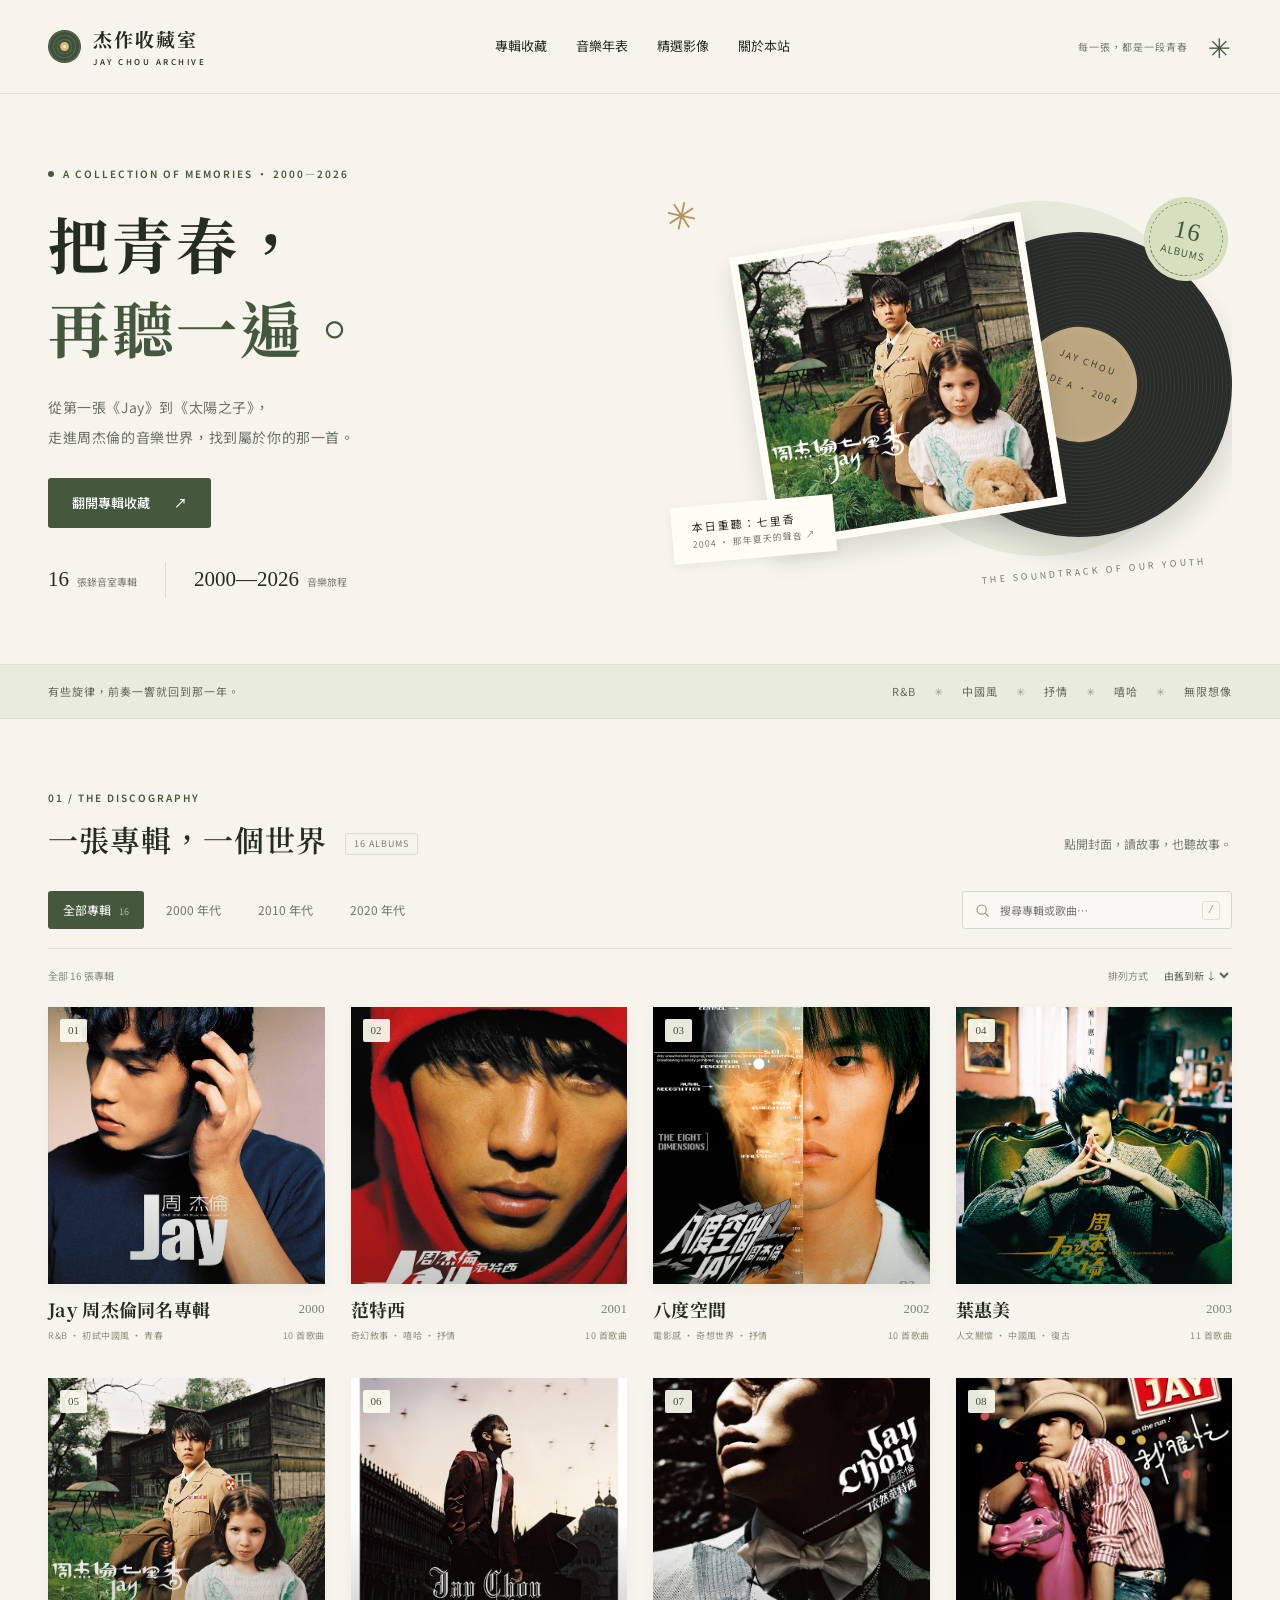
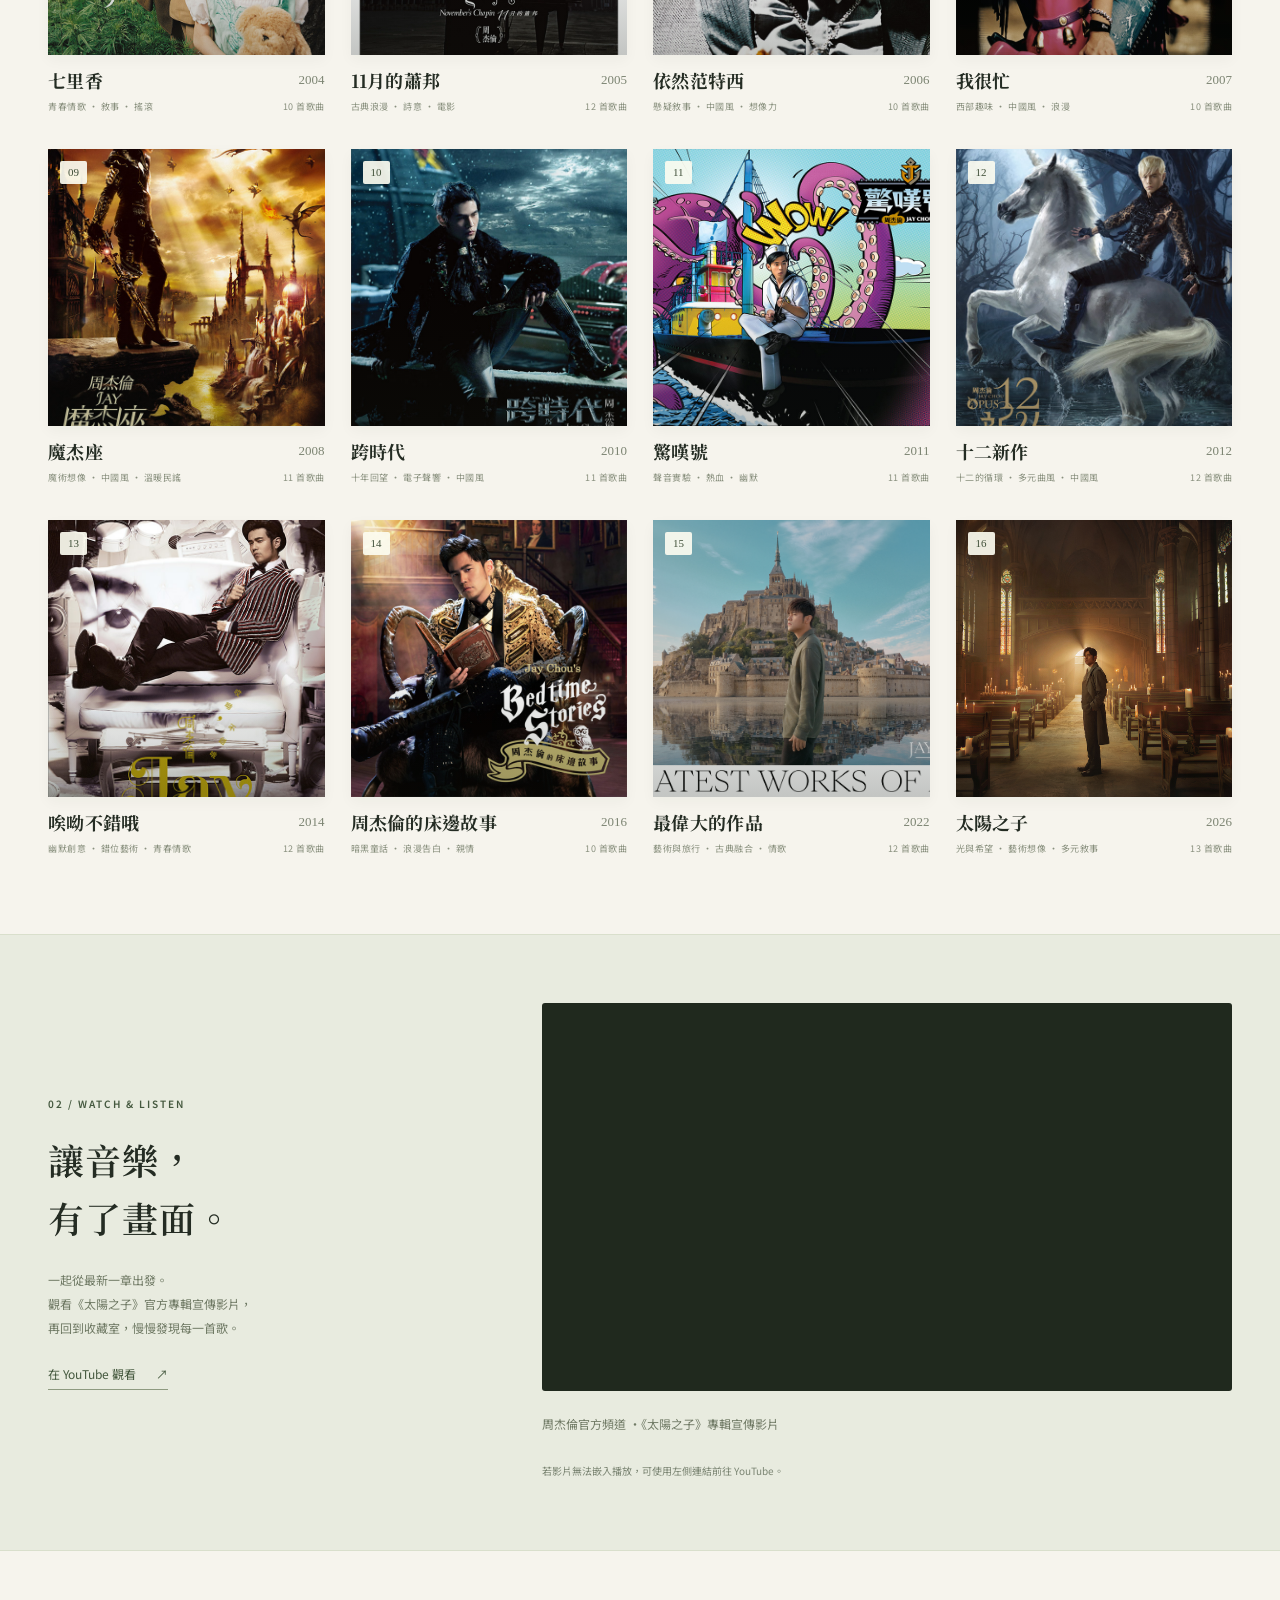
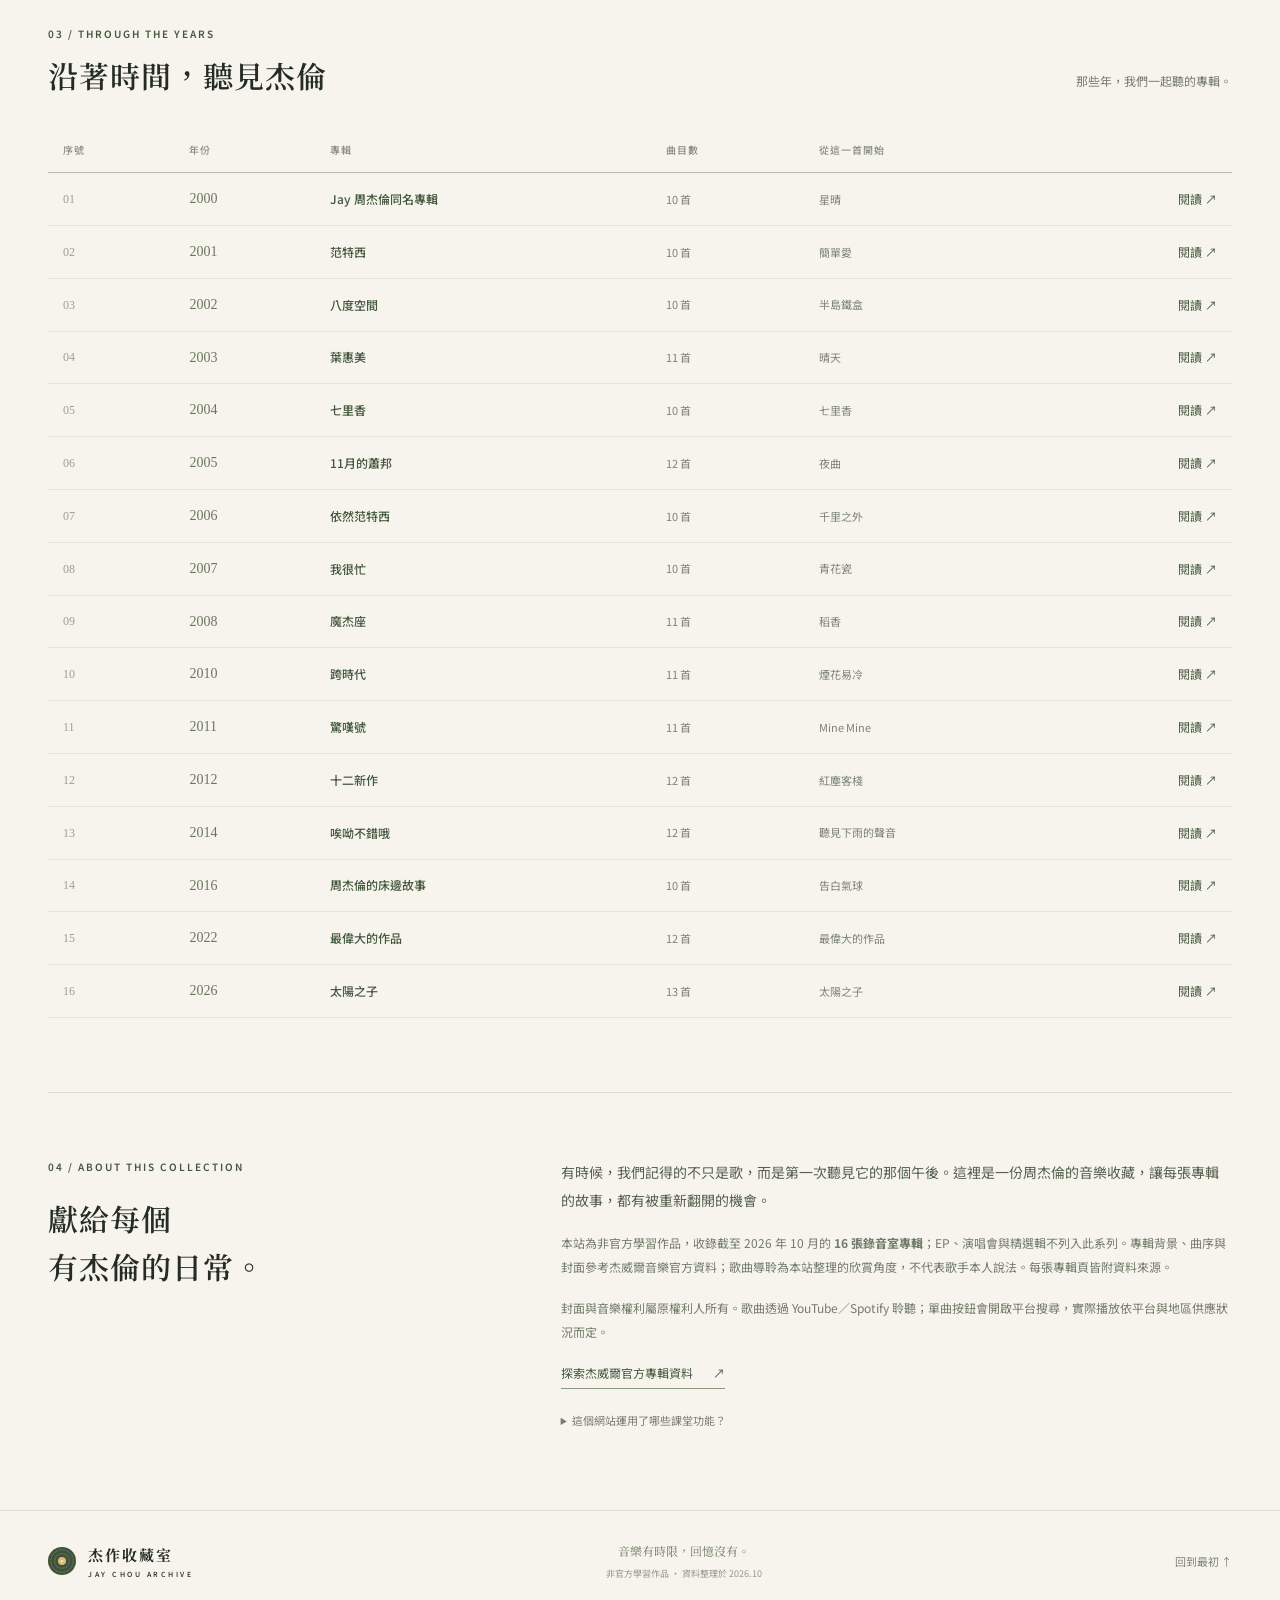
==== index.html @ c0988d54 "first commit" ====
<!DOCTYPE html>
<html lang="zh-Hant">
<head>
  <meta charset="UTF-8">
  <meta name="viewport" content="width=device-width, initial-scale=1.0">
  <meta name="description" content="從 Jay 到太陽之子，走進周杰倫的16張錄音室專輯，讀歌曲故事，重聽陪我們長大的旋律。">
  <meta name="theme-color" content="#f5f3eb">
  <title>杰作收藏室｜周杰倫專輯導覽</title>
  <link rel="icon" href="assets/favicon.svg" type="image/svg+xml">
  <link rel="preconnect" href="https://fonts.googleapis.com">
  <link rel="preconnect" href="https://fonts.gstatic.com" crossorigin>
  <link href="https://fonts.googleapis.com/css2?family=Noto+Sans+TC:wght@400;500;600;700&family=Noto+Serif+TC:wght@500;600;700;800&display=swap" rel="stylesheet">
  <link rel="stylesheet" href="style.css?v=2">
  <script src="album-data.js" defer></script>
  <script src="app.js?v=2" defer></script>
</head>
<body>
  <a class="skip-link" href="#main">跳到主要內容</a>
  <!-- 導覽列：使用 nav 與頁內錨點連結。 -->
  <header class="site-header">
    <div class="container header-inner">
      <a class="brand" href="#home" aria-label="杰作收藏室首頁"><span class="brand-record" aria-hidden="true"></span><span>杰作收藏室<small>JAY CHOU ARCHIVE</small></span></a>
      <nav aria-label="主要導覽">
        <a href="#albums">專輯收藏</a><a href="#timeline">音樂年表</a><a href="#video">精選影像</a><a href="#about">關於本站</a>
      </nav>
      <span class="header-note">每一張，都是一段青春<span class="small-star" aria-hidden="true">✳</span></span>
    </div>
  </header>
  <main id="main">
    <div id="home-view">
      <!-- 章節與置中：每個 section 用 .container 控制寬度、margin 置中。 -->
      <section id="home" class="hero container">
        <div class="hero-copy">
          <p class="eyebrow"><span class="status-dot"></span> A COLLECTION OF MEMORIES · 2000—2026</p>
          <h1>把青春，<br><span>再聽一遍。</span></h1>
          <p class="hero-description">從第一張《Jay》到《太陽之子》，<br>走進周杰倫的音樂世界，找到屬於你的那一首。</p>
          <a class="button button-primary" href="#albums">翻開專輯收藏 <span aria-hidden="true">↗</span></a>
          <div class="hero-facts"><span><b>16</b> 張錄音室專輯</span><span><b>2000—2026</b> 音樂旅程</span></div>
        </div>
        <div class="hero-art" id="hero-art" aria-label="精選專輯唱片展示"></div>
      </section>
      <div class="chapter-strip"><div class="container"><span>有些旋律，前奏一響就回到那一年。</span><span>R&B <i>✳</i> 中國風 <i>✳</i> 抒情 <i>✳</i> 嘻哈 <i>✳</i> 無限想像</span></div></div>
      <section id="albums" class="collection container">
        <div class="section-heading"><div><p class="eyebrow">01 / THE DISCOGRAPHY</p><h2>一張專輯，一個世界<span class="count-label">16 ALBUMS</span></h2></div><p>點開封面，讀故事，也聽故事。</p></div>
        <div class="collection-controls">
          <div class="filter-tabs" role="group" aria-label="以年代篩選專輯"><button class="filter active" data-era="all" aria-pressed="true">全部專輯 <span>16</span></button><button class="filter" data-era="2000" aria-pressed="false">2000 年代</button><button class="filter" data-era="2010" aria-pressed="false">2010 年代</button><button class="filter" data-era="2020" aria-pressed="false">2020 年代</button></div>
          <label class="search-field"><svg viewBox="0 0 24 24" fill="none" stroke="currentColor" stroke-width="1.6" aria-hidden="true"><circle cx="10.8" cy="10.8" r="6.5"/><path d="m16 16 4.7 4.7"/></svg><input id="search" type="search" aria-label="搜尋專輯或歌曲" placeholder="搜尋專輯或歌曲…" autocomplete="off"><kbd>/</kbd></label>
        </div>
        <div class="collection-meta"><p id="result-count" aria-live="polite">全部 16 張專輯</p><label>排列方式 <select id="sort" aria-label="排列方式"><option value="asc">由舊到新 ↓</option><option value="desc">由新到舊 ↓</option></select></label></div>
        <div id="album-grid" class="album-grid"></div>
        <div id="empty-state" class="empty-state" hidden><span aria-hidden="true">♫</span><h3>還沒找到這首旋律</h3><p>試試「晴天」、「七里香」，或換一個年代。</p><button class="button button-outline" id="clear-filters">清除搜尋與篩選</button></div>
      </section>
      <section id="video" class="video-section"><div class="container video-layout"><div><p class="eyebrow">02 / WATCH & LISTEN</p><h2>讓音樂，<br>有了畫面。</h2><p>一起從最新一章出發。<br>觀看《太陽之子》官方專輯宣傳影片，<br>再回到收藏室，慢慢發現每一首歌。</p><a class="text-link" href="https://www.youtube.com/watch?v=Dz3Cu608VGU" target="_blank" rel="noopener noreferrer">在 YouTube 觀看 <span aria-hidden="true">↗</span></a></div><div class="video-frame"><iframe src="https://www.youtube-nocookie.com/embed/Dz3Cu608VGU" title="周杰倫第16張專輯《太陽之子》官方宣傳影片" loading="lazy" allow="accelerometer; clipboard-write; encrypted-media; gyroscope; picture-in-picture; web-share" referrerpolicy="strict-origin-when-cross-origin" allowfullscreen></iframe><p>周杰倫官方頻道 ·《太陽之子》專輯宣傳影片</p><small>若影片無法嵌入播放，可使用左側連結前往 YouTube。</small></div></div></section>
      <!-- 加分項目：表格整理專輯年表，按鈕可直接開啟介紹。 -->
      <section id="timeline" class="timeline-section container"><div class="section-heading"><div><p class="eyebrow">03 / THROUGH THE YEARS</p><h2>沿著時間，聽見杰倫</h2></div><p>那些年，我們一起聽的專輯。</p></div><div class="table-wrap"><table><caption class="sr-only">周杰倫16張錄音室專輯發行年表</caption><thead><tr><th scope="col">序號</th><th scope="col">年份</th><th scope="col">專輯</th><th scope="col">曲目數</th><th scope="col">從這一首開始</th><th scope="col"><span class="sr-only">專輯連結</span></th></tr></thead><tbody id="timeline-body"></tbody></table></div></section>
      <section id="about" class="about-section container"><div><p class="eyebrow">04 / ABOUT THIS COLLECTION</p><h2>獻給每個<br>有杰倫的日常。</h2></div><div class="about-copy"><p>有時候，我們記得的不只是歌，而是第一次聽見它的那個午後。這裡是一份周杰倫的音樂收藏，讓每張專輯的故事，都有被重新翻開的機會。</p><p>本站為非官方學習作品，收錄截至 2026 年 10 月的 <strong>16 張錄音室專輯</strong>；EP、演唱會與精選輯不列入此系列。專輯背景、曲序與封面參考杰威爾音樂官方資料；歌曲導聆為本站整理的欣賞角度，不代表歌手本人說法。每張專輯頁皆附資料來源。</p><p>封面與音樂權利屬原權利人所有。歌曲透過 YouTube／Spotify 聆聽；單曲按鈕會開啟平台搜尋，實際播放依平台與地區供應狀況而定。</p><a class="text-link" href="https://www.jvrmusic.com/artist/gallery/list/1150822038412333056?type=album" target="_blank" rel="noopener noreferrer">探索杰威爾官方專輯資料 <span aria-hidden="true">↗</span></a><details class="assignment-note"><summary>這個網站運用了哪些課堂功能？</summary><ul><li>導覽列：nav 與錨點連結切換各章節。</li><li>置中：.container 搭配 max-width 與 margin: auto。</li><li>章節：section 劃分專輯、影像、年表和關於。</li><li>.class：共用按鈕、卡片、標題與排版樣式。</li><li>影片：iframe 嵌入官方 YouTube 宣傳影片。</li><li>加分：篩選按鈕、搜尋、專輯年表與歌曲展開互動。</li></ul></details></div></section>
    </div>
    <div id="detail-view" hidden></div>
  </main>
  <footer class="site-footer"><div class="container"><a class="brand footer-brand" href="#home"><span class="brand-record" aria-hidden="true"></span><span>杰作收藏室<small>JAY CHOU ARCHIVE</small></span></a><p>音樂有時限，回憶沒有。<span>非官方學習作品 · 資料整理於 2026.10</span></p><a href="#home">回到最初 ↑</a></div></footer>
  <noscript><div class="noscript">請開啟 JavaScript 以瀏覽完整專輯與歌曲介紹。也可從上方連結前往杰威爾官方網站。</div></noscript>
</body>
</html>
---- style.css ----
/* 共用 .class：容器置中、色彩與按鈕樣式。 */
:root{--paper:#f6f4ed;--ink:#242c23;--olive:#44583e;--muted:#777c6e;--line:#dcded1;--cream:#e9e9dc;--serif:'Noto Serif TC','Songti TC',serif;--sans:'Noto Sans TC',sans-serif}
*{box-sizing:border-box}html{scroll-behavior:smooth;scroll-padding-top:100px}body{margin:0;color:var(--ink);background:var(--paper);font-family:var(--sans);font-size:14px;line-height:1.7}button,input,select{font:inherit}button,a,input,select,summary{-webkit-tap-highlight-color:transparent}a{color:inherit;text-decoration:none}button{cursor:pointer}button:disabled{cursor:default}button:focus-visible,a:focus-visible,input:focus-visible,select:focus-visible,summary:focus-visible{outline:3px solid #b9843e;outline-offset:5px}img{max-width:100%;display:block}button{color:inherit}h1,h2,h3,p{margin:0}h1,h2,h3{line-height:1.4}h1,h2{font-family:var(--serif)}[hidden]{display:none!important}.container{width:min(1200px,calc(100% - 96px));margin-inline:auto}.site-header{height:94px;border-bottom:1px solid var(--line);background:rgba(246,244,237,.97);position:sticky;top:0;z-index:20}.header-inner{display:flex;align-items:center;justify-content:space-between;height:100%;gap:26px}.brand{display:flex;align-items:center;gap:12px;font-family:var(--serif);font-weight:700;letter-spacing:2px;font-size:19px;flex-shrink:0}.brand small{display:block;font-family:var(--sans);font-size:8px;letter-spacing:2.5px;line-height:1.8;font-weight:500}.brand-record{width:33px;height:33px;display:block;flex-shrink:0;border-radius:50%;background:repeating-radial-gradient(circle,#40513b 0 2px,#52644a 3px 4px);position:relative}.brand-record:after{content:'';position:absolute;inset:12px;border-radius:50%;border:3px solid #debc75;background:var(--paper)}nav{display:flex;gap:29px;font-size:13px}nav a{position:relative;padding:12px 0}nav a:hover{color:var(--olive)}nav a:after{content:'';position:absolute;bottom:7px;left:0;right:0;transform:scaleX(0);height:1px;background:var(--olive);transition:transform .2s}nav a:hover:after{transform:scaleX(1)}.header-note{font-size:10px;color:var(--muted);letter-spacing:1px;display:flex;align-items:center;gap:20px}.small-star{font-size:27px;color:var(--olive)}.hero{display:grid;grid-template-columns:1fr 1fr;min-height:570px;align-items:center;padding-block:65px 60px;gap:28px;overflow:hidden}.eyebrow{font-size:10px;font-weight:600;letter-spacing:2px;display:flex;align-items:center;gap:9px;color:var(--olive);margin-bottom:19px}.status-dot{width:6px;height:6px;background:var(--olive);border-radius:50%}.hero h1{font-size:61px;letter-spacing:3px;line-height:1.38;font-weight:700}.hero h1 span{color:var(--olive)}.hero-description{color:#6a7163;line-height:2.1;margin:24px 0 26px;font-size:14px;letter-spacing:.6px}.button{display:inline-flex;align-items:center;justify-content:center;gap:24px;padding:13px 23px;border:1px solid transparent;border-radius:3px;font-size:13px;font-weight:500;transition:background .2s,transform .2s}.button:hover{transform:translateY(-2px)}.button-primary{background:var(--olive);color:#fff}.button-primary:hover{background:#31442c}.button-outline{border-color:#bdc3b3;background:transparent}.button-outline:hover{background:var(--cream)}.hero-facts{display:flex;gap:28px;margin-top:34px;color:var(--muted);font-size:10px}.hero-facts>span+span{padding-left:28px;border-left:1px solid var(--line)}.hero-facts b{color:var(--ink);font-family:Georgia,serif;font-size:21px;font-weight:400;margin-right:6px}.hero-art{height:405px;position:relative;isolation:isolate;display:flex;justify-content:center;align-items:center}.hero-art:before{content:'';position:absolute;width:355px;height:355px;background:#e8e9dd;border-radius:50%;z-index:-2;right:14px;top:22px}.hero-art:after{content:'THE SOUNDTRACK OF OUR YOUTH';font-size:9px;letter-spacing:3px;position:absolute;bottom:6px;right:25px;transform:rotate(-5deg);color:var(--muted)}.hero-vinyl{position:absolute;width:305px;height:305px;right:0;top:53px;border-radius:50%;background:repeating-radial-gradient(circle at center,#292c29 0,#292c29 2px,#353835 3px,#232623 4px);box-shadow:10px 16px 24px #29302422;transform:rotate(20deg);z-index:-1}.hero-vinyl:before{content:'';position:absolute;inset:95px;border-radius:50%;background:#bca67f;border:6px solid #bea982}.hero-vinyl:after{content:'JAY CHOU\A SIDE A · 2004';white-space:pre;text-align:center;line-height:3;font-size:9px;letter-spacing:2px;position:absolute;inset:115px 60px;color:#383d32}.hero-cover{width:295px;height:295px;object-fit:cover;transform:rotate(-9deg) translate(-45px,-8px);border:8px solid #fffdf5;box-shadow:0 12px 23px #242c2325}.hero-sticker{position:absolute;right:9px;top:23px;z-index:3;width:74px;height:74px;display:flex;align-items:center;justify-content:center;flex-direction:column;background:#d7e0be;border-radius:50%;color:var(--olive);transform:rotate(13deg);font-size:10px;letter-spacing:1px;border:1px dashed #7b8a63;outline:5px solid #d7e0be}.hero-sticker b{font-family:Georgia,serif;font-size:25px;font-weight:400;line-height:1.1}.polaroid-caption{position:absolute;bottom:26px;left:18px;background:#fffdf6;padding:12px 20px 11px;box-shadow:0 3px 10px #252e2310;transform:rotate(-5deg);font-size:11px;letter-spacing:2px}.polaroid-caption span{color:var(--muted);font-size:9px;display:block;letter-spacing:1px}.scribble-star{position:absolute;top:3px;left:12px;font-size:38px;color:#b8945c;transform:rotate(12deg)}.chapter-strip{background:#e9ebdf;border-block:1px solid #dce0d1;font-size:11px;letter-spacing:1px;color:#606c54}.chapter-strip .container{display:flex;justify-content:space-between;gap:20px;padding-block:17px}.chapter-strip i{font-style:normal;padding:0 15px;color:#9ba18b}.collection{padding-block:70px 78px}.section-heading{display:flex;justify-content:space-between;align-items:flex-end;gap:24px;margin-bottom:31px}.section-heading .eyebrow{margin-bottom:12px}h2{font-size:30px;letter-spacing:1px;font-weight:600}.section-heading>p{font-size:12px;color:var(--muted);padding-bottom:5px}.count-label{font-family:var(--sans);font-size:9px;color:var(--muted);letter-spacing:1px;font-weight:400;display:inline-block;vertical-align:middle;margin-left:18px;padding:4px 8px;border:1px solid var(--line);border-radius:3px}.collection-controls{display:flex;justify-content:space-between;align-items:center;gap:20px;border-bottom:1px solid var(--line);padding-bottom:19px}.filter-tabs{display:flex;gap:7px}.filter{border:0;background:transparent;padding:9px 15px;border-radius:3px;font-size:12px;color:#727868;white-space:nowrap}.filter.active{background:var(--olive);color:#fff}.filter:not(.active):hover{background:#e8eadd}.filter span{font-size:9px;margin-left:5px;opacity:.6}.search-field{display:flex;align-items:center;border:1px solid #d5dacb;padding:8px 11px;gap:7px;border-radius:3px;width:270px;background:#f9f8f2}.search-field svg{width:17px;height:17px;color:#8a907f;flex-shrink:0}.search-field input{width:100%;border:0;outline:0;background:transparent;font-size:11px;color:var(--ink);min-width:0}.search-field:focus-within{outline:2px solid #8d9f7f;outline-offset:2px}.search-field kbd{color:#979c8b;font-size:10px;border:1px solid #dde0d6;border-radius:3px;padding:0 5px}.collection-meta{display:flex;justify-content:space-between;align-items:center;color:#858a7e;font-size:10px;padding-block:18px 23px}.collection-meta select{color:#5b6554;background:transparent;border:0;font-size:10px;cursor:pointer;margin-left:10px}.album-grid{display:grid;grid-template-columns:repeat(4,minmax(0,1fr));gap:35px 26px}.album-card{min-width:0;display:block}.cover-wrap{position:relative;aspect-ratio:1;background:#e4e6da;overflow:hidden;box-shadow:0 5px 13px #2630200a}.cover-wrap img{width:100%;height:100%;object-fit:cover;transition:transform .45s}.album-card:hover img{transform:scale(1.035)}.cover-shade{position:absolute;inset:0;background:linear-gradient(transparent 50%,#10180f40);pointer-events:none}.cover-number{position:absolute;left:12px;top:12px;font-family:Georgia,serif;font-size:11px;background:#fcfcf0eb;border-radius:2px;padding:2px 8px;color:#405039}.cover-arrow{position:absolute;right:13px;bottom:13px;width:32px;height:32px;display:grid;place-items:center;border:1px solid #ffffff90;border-radius:50%;color:white;opacity:0;transform:translateY(6px);transition:.2s;background:#25341a45}.album-card:hover .cover-arrow,.album-card:focus-visible .cover-arrow{opacity:1;transform:translateY(0)}.album-topline{display:flex;align-items:center;justify-content:space-between;margin-top:13px;gap:8px}.album-topline h3{font-family:var(--serif);font-size:18px;letter-spacing:.3px;font-weight:700}.album-year{font-family:Georgia,serif;font-size:13px;color:#7d8573}.album-subline{display:flex;align-items:center;justify-content:space-between;margin-top:6px;font-size:9px;letter-spacing:.5px;color:#89907e;gap:7px}.album-tags{white-space:nowrap;overflow:hidden;text-overflow:ellipsis}.search-match{font-size:10px;color:#597044;margin-top:8px}.empty-state{text-align:center;padding:70px 20px}.empty-state>span{font-size:42px;color:#98a186}.empty-state h3{font-family:var(--serif);font-size:23px}.empty-state p{color:var(--muted);margin:12px 0 22px}.video-section{padding-block:68px;background:#e8ebdf;border-block:1px solid #d9dfcc}.video-layout{display:grid;grid-template-columns:.75fr 1.25fr;gap:80px;align-items:center}.video-layout h2{font-size:36px;line-height:1.6}.video-layout>div>p:not(.eyebrow){margin:21px 0 22px;color:#707a65;font-size:12px;line-height:2}.text-link{display:inline-flex;gap:20px;border-bottom:1px solid #8e9a80;padding-bottom:5px;color:var(--olive);font-size:12px}.text-link:hover{color:#21331b}.video-frame iframe{display:block;aspect-ratio:16/9;width:100%;border:0;background:#20291e;border-radius:3px}.video-frame>p{font-size:11px;color:#65715b;margin-top:11px}.video-frame small{font-size:10px;color:#7a8472}.timeline-section{padding-block:74px}.table-wrap{overflow-x:auto}table{border-collapse:collapse;width:100%;text-align:left;font-size:12px}th{color:#89907e;font-weight:500;font-size:10px;letter-spacing:1px;padding:14px 15px;border-bottom:1px solid #b6bfaa}td{padding:14px 15px;border-bottom:1px solid #e2e4d9}td:first-child{color:#9aa18f;font-family:Georgia,serif}td:nth-child(2){color:#6a775e;font-family:Georgia,serif;font-size:14px}td:nth-child(3){font-weight:500}td:nth-child(4),td:nth-child(5){color:#7d8574;font-size:11px}tr:hover td{background:#eeefe5}td:last-child{text-align:right}td a{color:var(--olive)}.about-section{display:grid;grid-template-columns:.8fr 1.2fr;gap:65px;padding-block:65px 80px;border-top:1px solid var(--line)}.about-section h2{line-height:1.6}.about-copy>p{font-size:12px;color:#737c69;line-height:2;margin-bottom:17px}.about-copy>p:first-child{font-size:14px;color:#56614e}.assignment-note{margin-top:22px;font-size:11px;color:var(--muted)}.assignment-note summary{cursor:pointer}.assignment-note li{margin:5px 0}.site-footer{border-top:1px solid var(--line);padding-block:30px}.site-footer>.container{display:flex;justify-content:space-between;align-items:center;gap:30px}.footer-brand{font-size:15px}.footer-brand small{font-size:7px}.footer-brand .brand-record{width:28px;height:28px}.footer-brand .brand-record:after{inset:10px}.site-footer p{color:#707c64;font-family:var(--serif);font-size:12px;text-align:center}.site-footer p span{font-family:var(--sans);display:block;margin-top:5px;font-size:9px;color:#929a88}.site-footer>.container>a:last-child{font-size:11px;color:#7d8673}.skip-link{position:fixed;top:-100px;left:12px;z-index:100;background:#fff;padding:12px}.skip-link:focus{top:12px}.sr-only{position:absolute;width:1px;height:1px;padding:0;margin:-1px;overflow:hidden;clip:rect(0,0,0,0);white-space:nowrap;border:0}.noscript{padding:30px;text-align:center;background:#f0dfb8}
/* 專輯內頁 */
.detail-container{padding-block:33px 65px}.breadcrumb{font-size:11px;color:#7e8874;display:flex;gap:12px;align-items:center;margin-bottom:38px}.breadcrumb a:hover{text-decoration:underline}.album-hero{display:grid;grid-template-columns:325px 1fr;gap:58px;align-items:center;margin-bottom:48px}.detail-cover{width:100%;height:auto;aspect-ratio:1;object-fit:cover;border:9px solid #fffdf7;box-shadow:0 12px 35px #26302018}.album-info h1{font-size:42px;font-family:var(--serif);line-height:1.4;letter-spacing:2px}.album-english{font-size:12px;letter-spacing:2px;color:var(--muted);margin-top:9px}.tag-row{display:flex;flex-wrap:wrap;gap:8px;margin:20px 0}.tag{font-size:10px;background:#e9ecde;color:#667558;border-radius:3px;padding:4px 10px}.album-background{color:#717c65;font-size:13px;line-height:2.1;max-width:650px}.listen-buttons{display:flex;flex-wrap:wrap;gap:11px;margin-top:23px}.listen-buttons .button{padding:10px 17px;font-size:11px;gap:14px}.source-link{display:inline-block;font-size:10px;color:#8d967f;text-decoration:underline;text-underline-offset:4px;margin-top:17px}.track-section{border-top:1px solid var(--line);padding-top:34px}.track-heading{display:flex;align-items:end;justify-content:space-between;margin-bottom:22px;gap:20px}.track-heading h2{font-size:26px}.track-heading p{font-size:11px;color:var(--muted)}.track-row{border-bottom:1px solid var(--line)}.track-row summary{list-style:none;cursor:pointer;display:flex;align-items:center;padding:18px 8px;gap:24px}.track-row summary::-webkit-details-marker{display:none}.track-no{font-family:Georgia,serif;color:#909b83;font-size:13px;width:24px;flex-shrink:0}.track-title{font-size:14px;font-weight:500}.track-hint{font-size:10px;color:#8c957f;margin-left:auto}.track-plus{font-size:20px;color:#758267;width:20px;text-align:center}.track-row[open] .track-plus{transform:rotate(45deg)}.track-row[open]{background:#eeefe5}.track-row[open] summary{padding-bottom:10px}.track-row summary:hover{background:#eeefe5}.track-body{padding:4px 50px 22px}.track-body>p{font-size:12px;line-height:2;color:#69765d;max-width:780px;margin-bottom:10px}.track-body strong{color:#4f6043;font-size:10px;margin-right:11px;font-weight:600}.track-background{border-left:2px solid #bac5ac;padding-left:15px}.track-body .listen-buttons{margin-top:15px}.track-body .button{padding:7px 13px;font-size:10px}.track-body .platform-note{font-size:9px;color:#8a947e;margin-top:8px}.album-pagination{display:flex;justify-content:space-between;gap:20px;margin-top:42px;border-top:1px solid var(--line);padding-top:23px}.album-pagination a{font-size:13px;color:var(--olive)}.album-pagination span{display:block;font-size:9px;letter-spacing:1px;color:#909984;margin-bottom:5px}.album-pagination a:last-child{text-align:right}.detail-credits{font-size:10px;color:#8c9580;line-height:2;margin:27px 0}.error-detail{text-align:center;padding-block:100px}.error-detail h1{font-size:30px;margin-bottom:25px}
@media(min-width:1500px){.container{width:min(1250px,calc(100% - 120px))}.hero{min-height:610px}.hero h1{font-size:68px}.hero-art{height:440px}.hero-cover{width:330px;height:330px}.hero-vinyl{width:340px;height:340px}.hero-vinyl:before{inset:110px}.hero-vinyl:after{inset:132px 60px}}
@media(max-width:1100px){.container{width:calc(100% - 64px)}.header-note{display:none}.hero h1{font-size:52px}.hero-art{height:360px}.hero-cover{width:260px;height:260px;transform:rotate(-9deg) translate(-20px,-8px)}.hero-vinyl{width:270px;height:270px;top:40px;right:-20px}.hero-vinyl:before{inset:84px}.hero-vinyl:after{inset:103px 60px}.hero-art:before{width:300px;height:300px;right:-5px}.hero-sticker{right:0}.hero-art:after{font-size:8px;right:0}.hero{min-height:530px}.album-grid{gap:28px 20px}.album-topline h3{font-size:16px}.album-subline{font-size:8px}.album-hero{grid-template-columns:280px 1fr;gap:35px}.section-heading>p{font-size:11px}.collection-controls{gap:10px}.filter{padding:9px 10px}.search-field{width:235px}.video-layout{gap:40px}}
@media(max-width:760px){html{scroll-padding-top:115px}.container{width:calc(100% - 40px)}.site-header{height:108px}.header-inner{flex-wrap:wrap;gap:0;justify-content:center;padding-block:14px 8px}.brand{font-size:17px;gap:9px}.brand-record{width:28px;height:28px}.brand-record:after{inset:10px}.brand small{font-size:7px}.header-inner nav{width:100%;justify-content:center;gap:28px;font-size:11px}nav a{padding:7px 0}.hero{grid-template-columns:1fr;gap:14px;padding-block:36px 30px;text-align:center;min-height:0}.hero-copy .eyebrow{justify-content:center;font-size:8px;letter-spacing:1.5px;margin-bottom:18px}.hero h1{font-size:46px;letter-spacing:2px}.hero-description{font-size:12px;margin:18px 0 23px}.hero-facts{justify-content:center;gap:20px;margin-top:25px}.hero-facts>span+span{padding-left:20px}.hero-facts b{font-size:19px}.hero-art{height:330px;max-width:390px;width:100%;margin:8px auto 0}.hero-cover{width:245px;height:245px;transform:rotate(-9deg) translate(-22px,-8px)}.hero-vinyl{width:255px;height:255px;top:35px;right:2px}.hero-vinyl:before{inset:79px}.hero-vinyl:after{inset:97px 60px}.hero-sticker{top:22px;right:7px;width:60px;height:60px;font-size:8px}.hero-sticker b{font-size:23px}.hero-art:before{width:280px;height:280px;right:0;top:20px}.hero-art:after{bottom:5px;font-size:7px;letter-spacing:1.5px}.polaroid-caption{left:13px;bottom:20px;font-size:10px;padding:9px 14px}.polaroid-caption span{font-size:8px}.scribble-star{left:10px;top:8px;font-size:30px}.chapter-strip .container{justify-content:center;padding-block:13px}.chapter-strip .container>span:first-child{font-size:10px;letter-spacing:.3px}.chapter-strip .container>span+span{display:none}.collection{padding-block:43px}.section-heading{display:block;margin-bottom:22px}.section-heading>p{margin-top:10px}.section-heading .eyebrow{font-size:9px;margin-bottom:10px}h2{font-size:25px}.count-label{font-size:7px;margin-left:9px;padding:2px 5px;letter-spacing:0}.collection-controls{align-items:stretch;flex-direction:column;gap:15px;padding-bottom:16px}.filter-tabs{gap:5px;justify-content:space-between}.filter{font-size:10px;padding:9px 9px}.filter span{font-size:8px;margin-left:2px}.search-field{width:100%;padding-block:10px}.search-field input{font-size:12px}.search-field kbd{display:none}.collection-meta{font-size:9px;padding-block:15px 19px}.album-grid{grid-template-columns:repeat(2,minmax(0,1fr));gap:27px 17px}.album-topline{margin-top:10px}.album-topline h3{font-size:15px;line-height:1.45}.album-year{font-size:11px}.album-topline{align-items:baseline;gap:5px}.album-subline{font-size:8px;letter-spacing:0;gap:3px}.cover-number{font-size:9px;top:8px;left:8px;padding:1px 5px}.cover-arrow{width:25px;height:25px;right:8px;bottom:8px;opacity:1;transform:none;font-size:12px}.video-section{padding-block:40px}.video-layout{grid-template-columns:1fr;gap:25px}.video-layout h2{font-size:30px}.video-layout>div>p:not(.eyebrow){margin:15px 0;font-size:11px}.video-frame>p{font-size:10px}.video-frame small{font-size:9px}.timeline-section{padding-block:44px}.table-wrap th,.table-wrap td{padding:12px 8px;white-space:nowrap}.table-wrap th:first-child,.table-wrap td:first-child{display:none}td:nth-child(3){font-size:11px}td:nth-child(4),td:nth-child(5){font-size:10px}.about-section{grid-template-columns:1fr;gap:25px;padding-block:40px}.about-section h2 br{display:none}.about-copy>p{font-size:11px}.about-copy>p:first-child{font-size:12px}.site-footer>.container{flex-wrap:wrap;justify-content:center;gap:23px}.site-footer p{width:100%;order:3;font-size:11px}.footer-brand{font-size:14px}.site-footer>.container>a:last-child{margin-left:auto}.site-footer>.container>.brand{margin-right:auto}.detail-container{padding-top:22px}.breadcrumb{font-size:10px;margin-bottom:25px}.album-hero{grid-template-columns:1fr;gap:25px;margin-bottom:30px}.detail-cover{width:230px;margin-inline:auto}.album-info{text-align:center}.album-info .eyebrow{justify-content:center}.album-info h1{font-size:32px}.album-english{font-size:10px}.tag-row{justify-content:center;margin:16px 0}.album-background{text-align:left;font-size:12px;line-height:2}.album-info .listen-buttons{justify-content:center}.listen-buttons .button{font-size:10px;padding:10px 13px;gap:10px}.track-heading{display:block}.track-heading p{margin-top:9px;font-size:10px}.track-heading h2{font-size:24px}.track-row summary{gap:13px;padding:16px 6px}.track-title{font-size:13px}.track-hint{font-size:9px}.track-no{width:20px;font-size:12px}.track-body{padding:4px 13px 19px 39px}.track-body>p{font-size:11px}.track-body strong{display:block}.track-body .listen-buttons{gap:8px}.track-body .button{font-size:9px;gap:8px;padding:7px 9px}.album-pagination a{font-size:11px}.detail-credits{font-size:9px}.error-detail h1{font-size:24px}}
@media(prefers-reduced-motion:reduce){html{scroll-behavior:auto}*,*:before,*:after{transition:none!important;animation:none!important}}
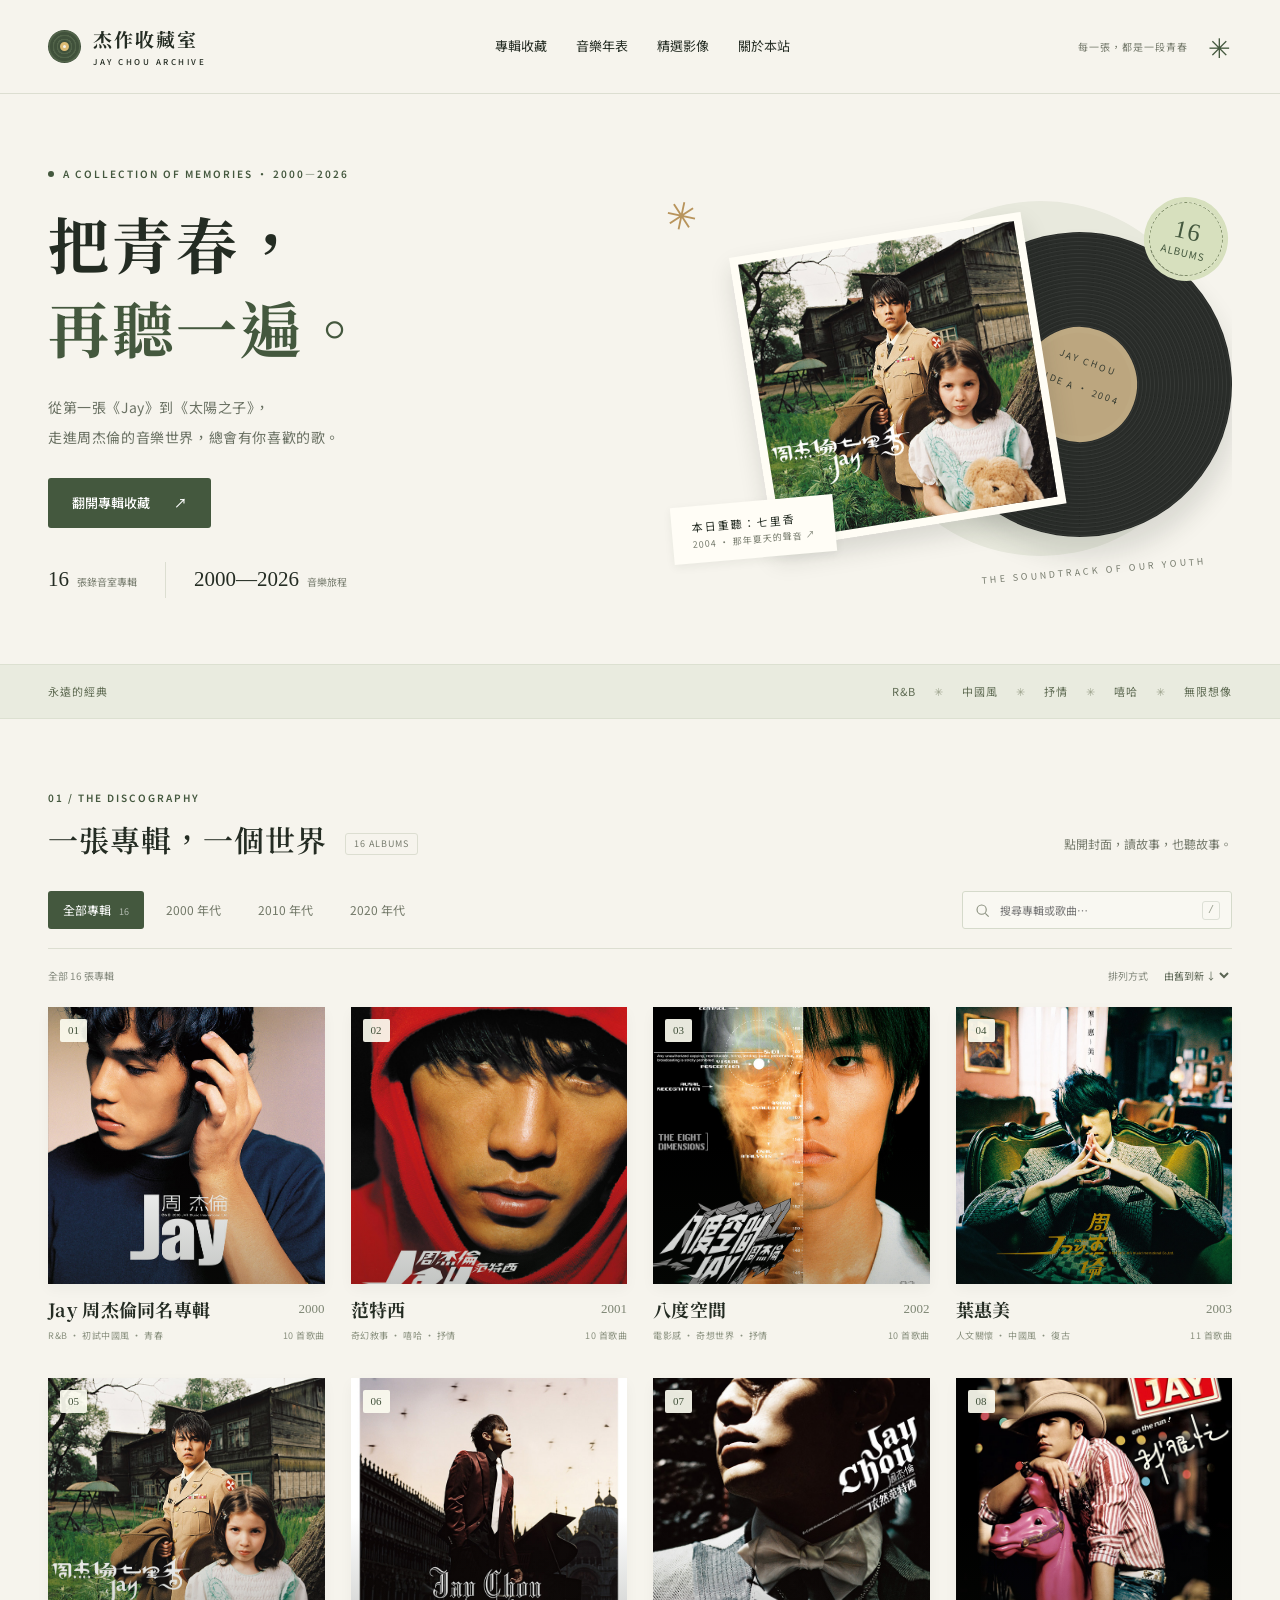
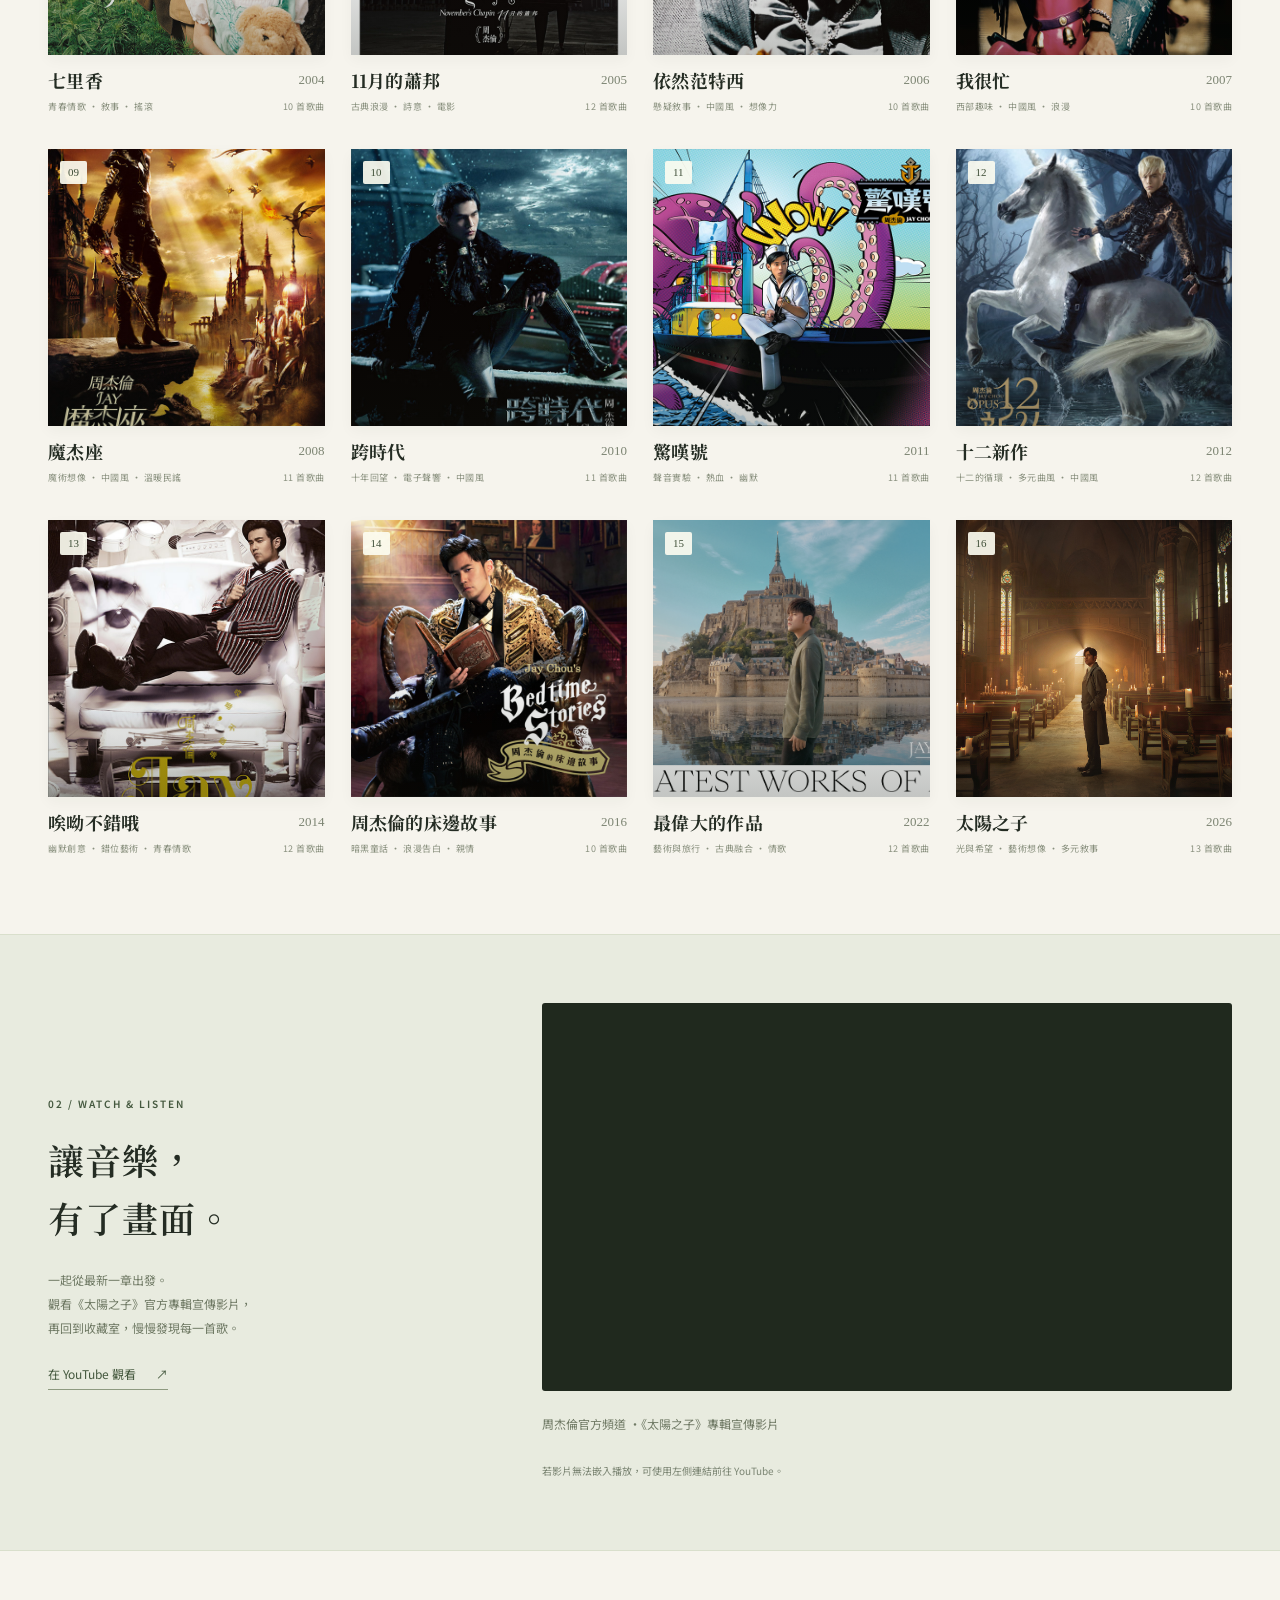
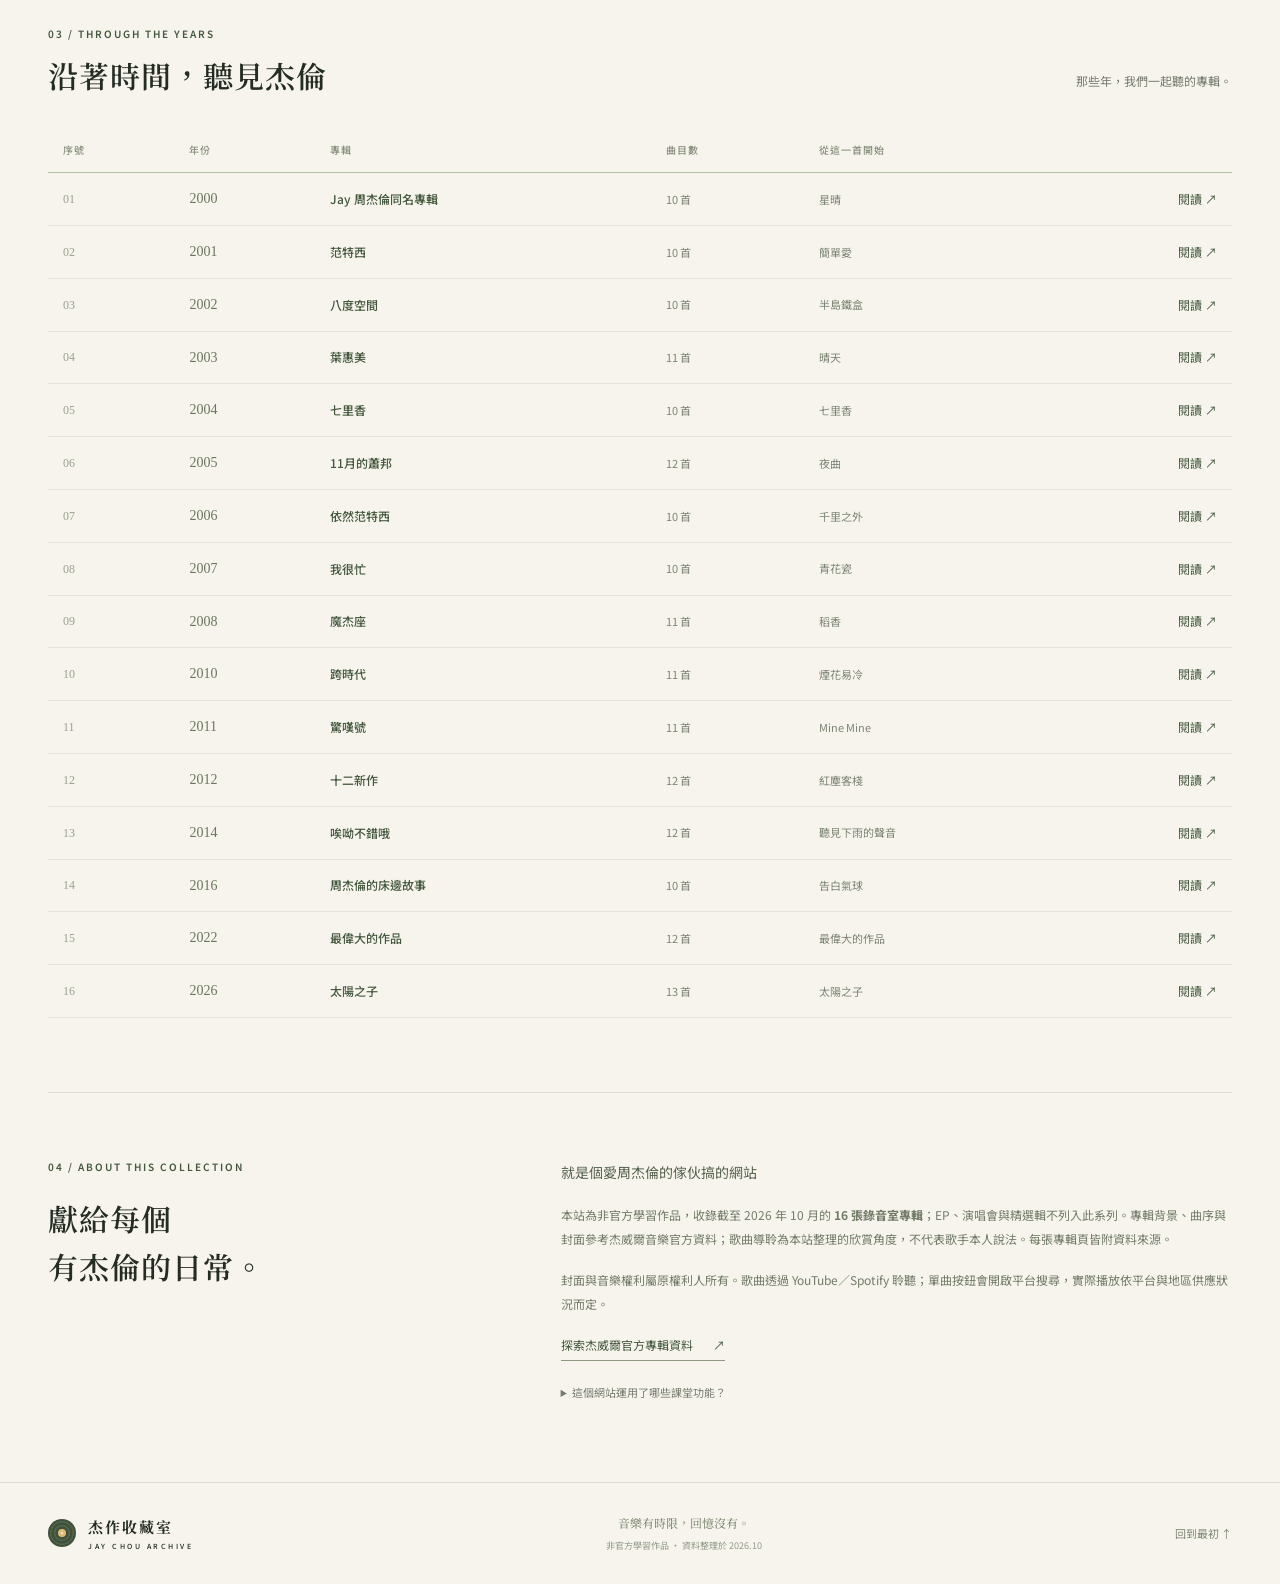
==== commit 4935b869: "first commit" ====
--- a/index.html
+++ b/index.html
@@ -33,13 +33,13 @@
         <div class="hero-copy">
           <p class="eyebrow"><span class="status-dot"></span> A COLLECTION OF MEMORIES · 2000—2026</p>
           <h1>把青春，<br><span>再聽一遍。</span></h1>
-          <p class="hero-description">從第一張《Jay》到《太陽之子》，<br>走進周杰倫的音樂世界，找到屬於你的那一首。</p>
+          <p class="hero-description">從第一張《Jay》到《太陽之子》，<br>走進周杰倫的音樂世界，總會有你喜歡的歌。</p>
           <a class="button button-primary" href="#albums">翻開專輯收藏 <span aria-hidden="true">↗</span></a>
           <div class="hero-facts"><span><b>16</b> 張錄音室專輯</span><span><b>2000—2026</b> 音樂旅程</span></div>
         </div>
         <div class="hero-art" id="hero-art" aria-label="精選專輯唱片展示"></div>
       </section>
-      <div class="chapter-strip"><div class="container"><span>有些旋律，前奏一響就回到那一年。</span><span>R&B <i>✳</i> 中國風 <i>✳</i> 抒情 <i>✳</i> 嘻哈 <i>✳</i> 無限想像</span></div></div>
+      <div class="chapter-strip"><div class="container"><span>永遠的經典</span><span>R&B <i>✳</i> 中國風 <i>✳</i> 抒情 <i>✳</i> 嘻哈 <i>✳</i> 無限想像</span></div></div>
       <section id="albums" class="collection container">
         <div class="section-heading"><div><p class="eyebrow">01 / THE DISCOGRAPHY</p><h2>一張專輯，一個世界<span class="count-label">16 ALBUMS</span></h2></div><p>點開封面，讀故事，也聽故事。</p></div>
         <div class="collection-controls">
@@ -53,7 +53,8 @@
       <section id="video" class="video-section"><div class="container video-layout"><div><p class="eyebrow">02 / WATCH & LISTEN</p><h2>讓音樂，<br>有了畫面。</h2><p>一起從最新一章出發。<br>觀看《太陽之子》官方專輯宣傳影片，<br>再回到收藏室，慢慢發現每一首歌。</p><a class="text-link" href="https://www.youtube.com/watch?v=Dz3Cu608VGU" target="_blank" rel="noopener noreferrer">在 YouTube 觀看 <span aria-hidden="true">↗</span></a></div><div class="video-frame"><iframe src="https://www.youtube-nocookie.com/embed/Dz3Cu608VGU" title="周杰倫第16張專輯《太陽之子》官方宣傳影片" loading="lazy" allow="accelerometer; clipboard-write; encrypted-media; gyroscope; picture-in-picture; web-share" referrerpolicy="strict-origin-when-cross-origin" allowfullscreen></iframe><p>周杰倫官方頻道 ·《太陽之子》專輯宣傳影片</p><small>若影片無法嵌入播放，可使用左側連結前往 YouTube。</small></div></div></section>
       <!-- 加分項目：表格整理專輯年表，按鈕可直接開啟介紹。 -->
       <section id="timeline" class="timeline-section container"><div class="section-heading"><div><p class="eyebrow">03 / THROUGH THE YEARS</p><h2>沿著時間，聽見杰倫</h2></div><p>那些年，我們一起聽的專輯。</p></div><div class="table-wrap"><table><caption class="sr-only">周杰倫16張錄音室專輯發行年表</caption><thead><tr><th scope="col">序號</th><th scope="col">年份</th><th scope="col">專輯</th><th scope="col">曲目數</th><th scope="col">從這一首開始</th><th scope="col"><span class="sr-only">專輯連結</span></th></tr></thead><tbody id="timeline-body"></tbody></table></div></section>
-      <section id="about" class="about-section container"><div><p class="eyebrow">04 / ABOUT THIS COLLECTION</p><h2>獻給每個<br>有杰倫的日常。</h2></div><div class="about-copy"><p>有時候，我們記得的不只是歌，而是第一次聽見它的那個午後。這裡是一份周杰倫的音樂收藏，讓每張專輯的故事，都有被重新翻開的機會。</p><p>本站為非官方學習作品，收錄截至 2026 年 10 月的 <strong>16 張錄音室專輯</strong>；EP、演唱會與精選輯不列入此系列。專輯背景、曲序與封面參考杰威爾音樂官方資料；歌曲導聆為本站整理的欣賞角度，不代表歌手本人說法。每張專輯頁皆附資料來源。</p><p>封面與音樂權利屬原權利人所有。歌曲透過 YouTube／Spotify 聆聽；單曲按鈕會開啟平台搜尋，實際播放依平台與地區供應狀況而定。</p><a class="text-link" href="https://www.jvrmusic.com/artist/gallery/list/1150822038412333056?type=album" target="_blank" rel="noopener noreferrer">探索杰威爾官方專輯資料 <span aria-hidden="true">↗</span></a><details class="assignment-note"><summary>這個網站運用了哪些課堂功能？</summary><ul><li>導覽列：nav 與錨點連結切換各章節。</li><li>置中：.container 搭配 max-width 與 margin: auto。</li><li>章節：section 劃分專輯、影像、年表和關於。</li><li>.class：共用按鈕、卡片、標題與排版樣式。</li><li>影片：iframe 嵌入官方 YouTube 宣傳影片。</li><li>加分：篩選按鈕、搜尋、專輯年表與歌曲展開互動。</li></ul></details></div></section>
+      <section id="about" class="about-section container"><div><p class="eyebrow">04 / ABOUT THIS COLLECTION</p><h2>獻給每個<br>有杰倫的日常。</h2></div><div class="about-copy"><p>就是個愛周杰倫的傢伙搞的網站
+      </p><p>本站為非官方學習作品，收錄截至 2026 年 10 月的 <strong>16 張錄音室專輯</strong>；EP、演唱會與精選輯不列入此系列。專輯背景、曲序與封面參考杰威爾音樂官方資料；歌曲導聆為本站整理的欣賞角度，不代表歌手本人說法。每張專輯頁皆附資料來源。</p><p>封面與音樂權利屬原權利人所有。歌曲透過 YouTube／Spotify 聆聽；單曲按鈕會開啟平台搜尋，實際播放依平台與地區供應狀況而定。</p><a class="text-link" href="https://www.jvrmusic.com/artist/gallery/list/1150822038412333056?type=album" target="_blank" rel="noopener noreferrer">探索杰威爾官方專輯資料 <span aria-hidden="true">↗</span></a><details class="assignment-note"><summary>這個網站運用了哪些課堂功能？</summary><ul><li>導覽列：nav 與錨點連結切換各章節。</li><li>置中：.container 搭配 max-width 與 margin: auto。</li><li>章節：section 劃分專輯、影像、年表和關於。</li><li>.class：共用按鈕、卡片、標題與排版樣式。</li><li>影片：iframe 嵌入官方 YouTube 宣傳影片。</li><li>加分：篩選按鈕、搜尋、專輯年表與歌曲展開互動。</li></ul></details></div></section>
     </div>
     <div id="detail-view" hidden></div>
   </main>
